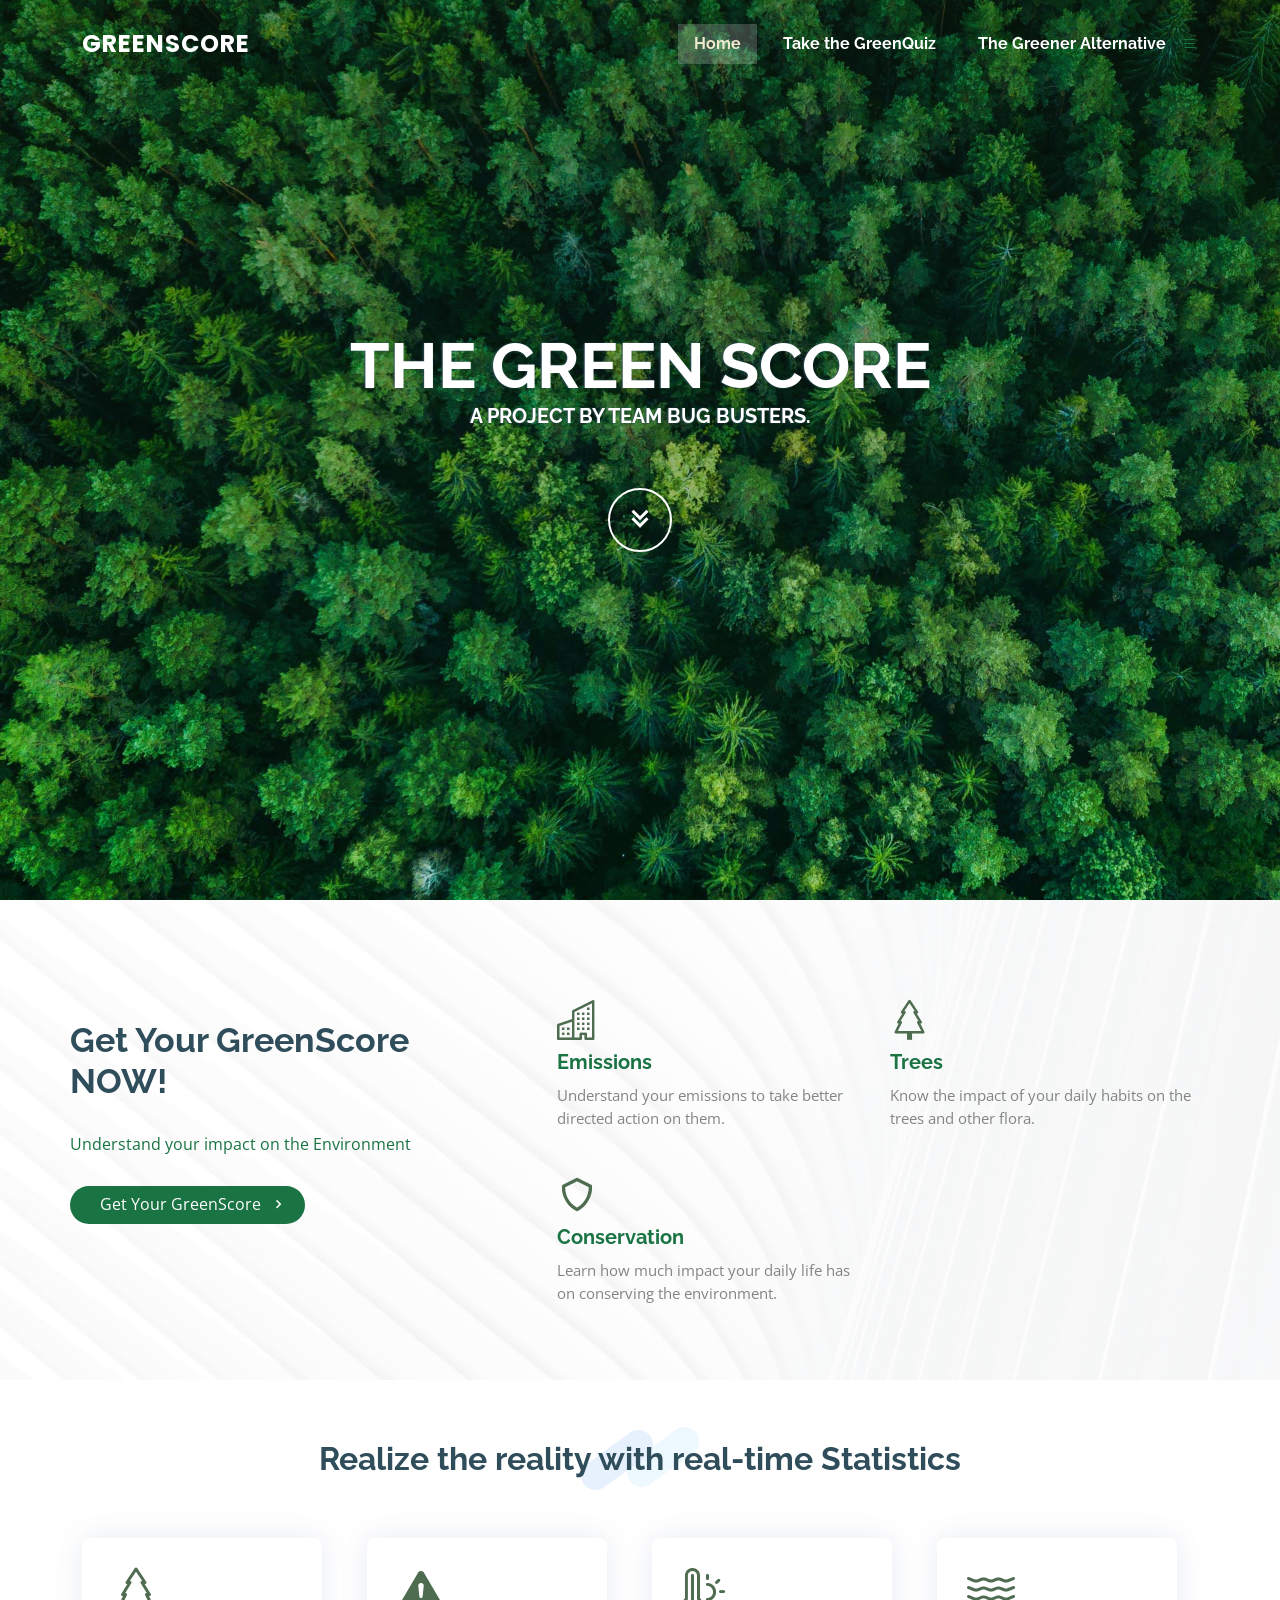
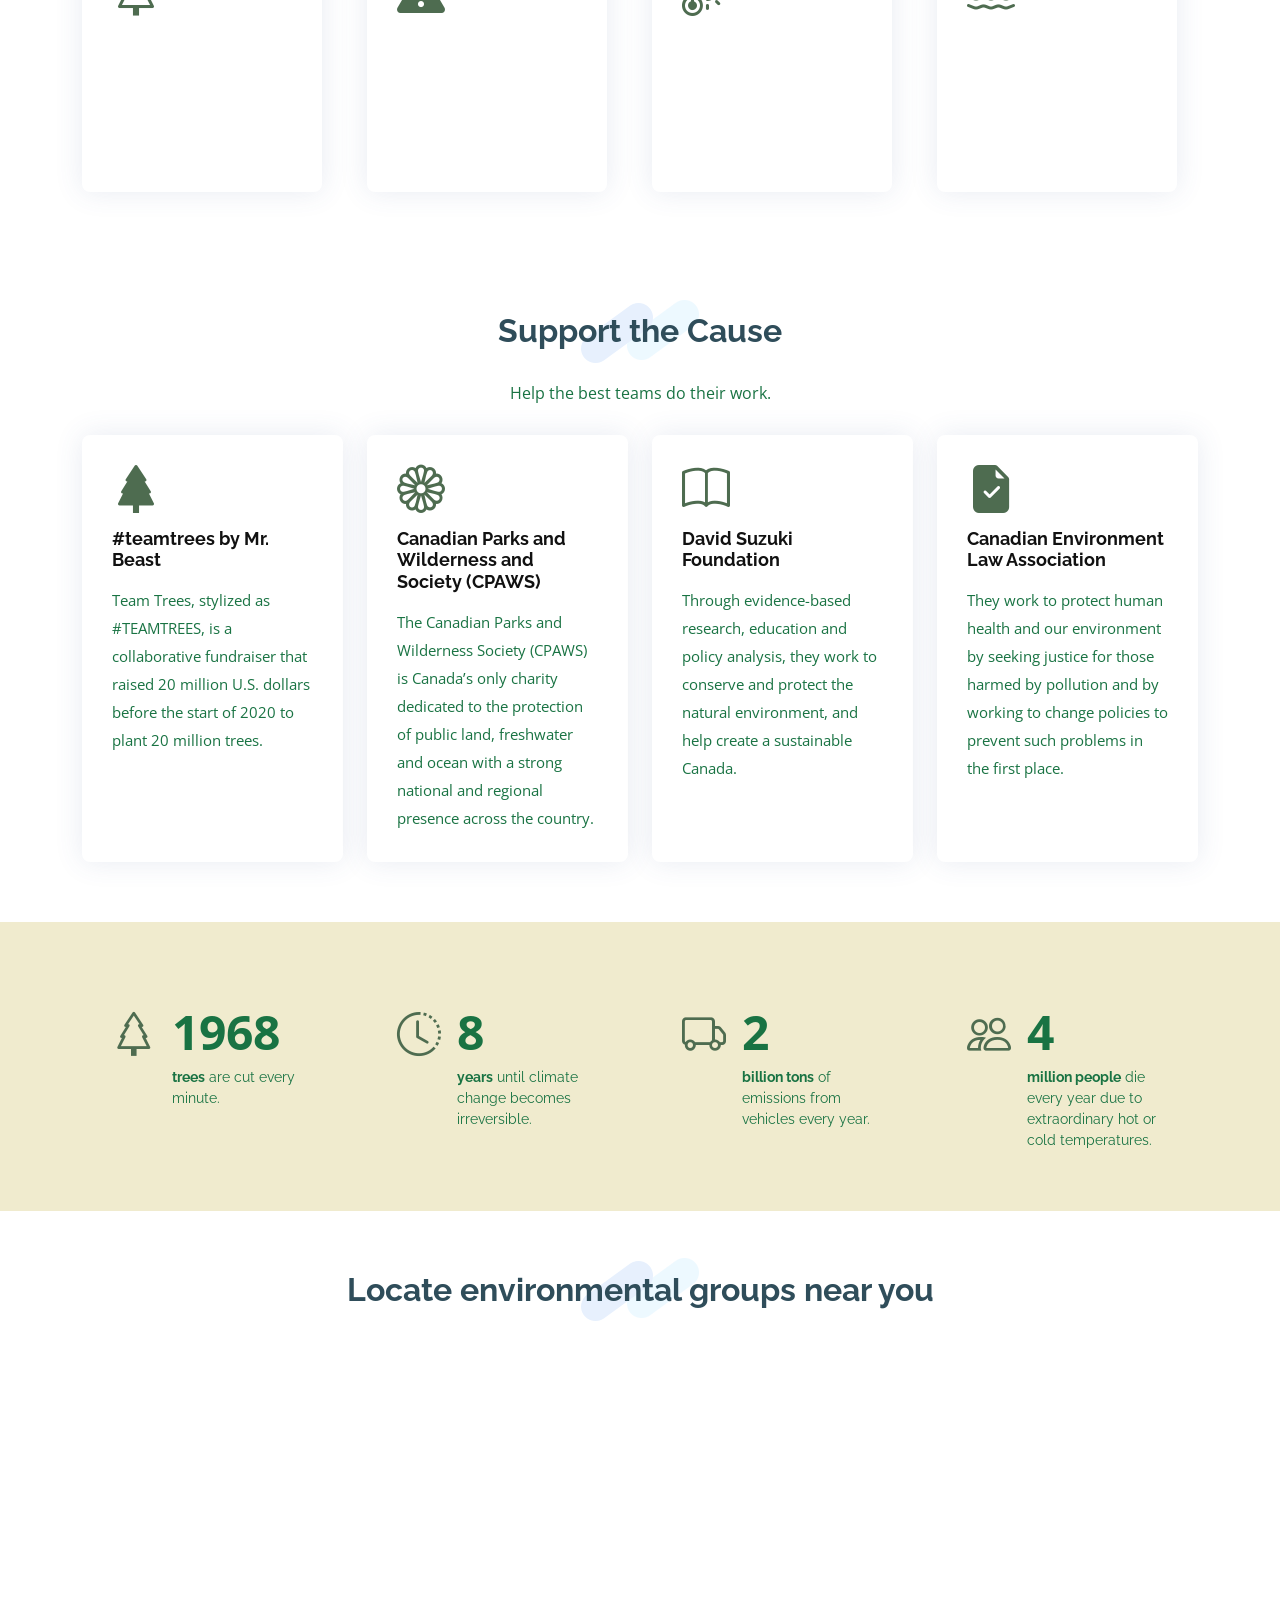
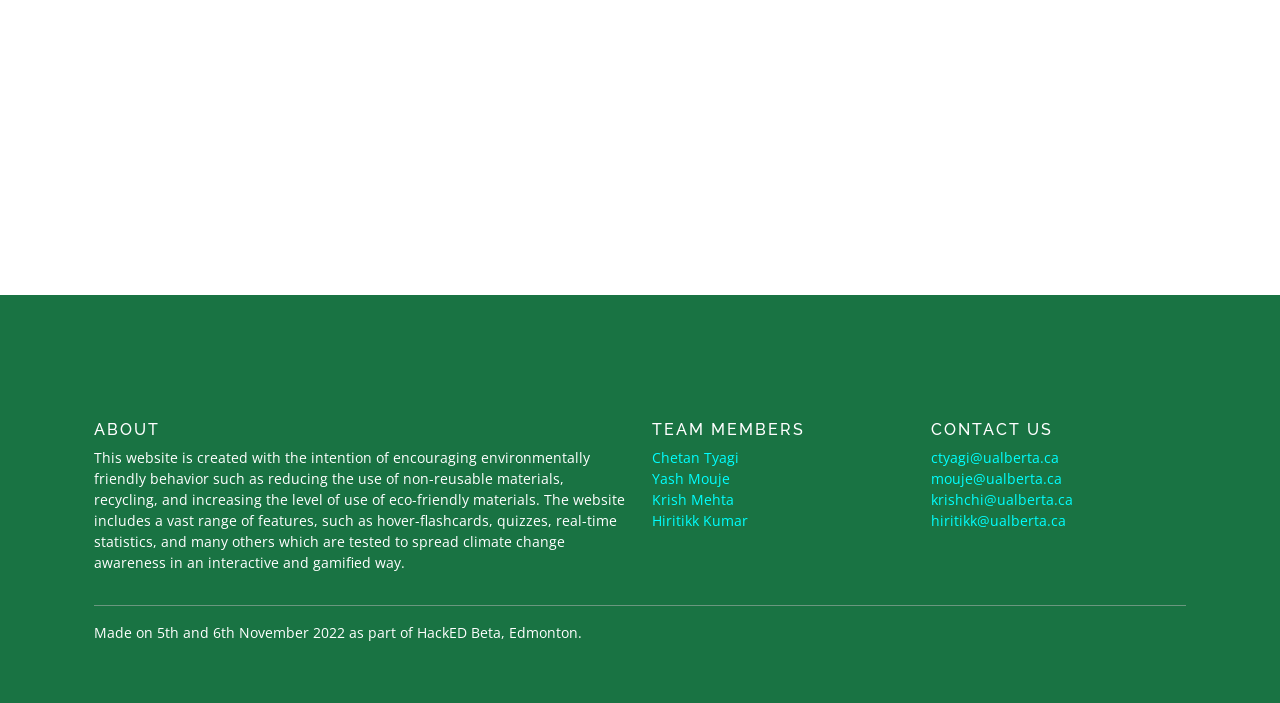
==== index.html @ cebb630c "Add files via upload" ====
<!DOCTYPE html>
<html lang="en">

<head>
  <meta charset="utf-8">
  <meta content="width=device-width, initial-scale=1.0" name="viewport">

  <meta content="Check and Share your GreenScore Online!" name="description">
  <meta content="GreenScore, Environment Quiz" name="keywords">


  <link href="assets/img/ffgf.png" rel="icon">
  <link href="assets/img/ffgf.png" rel="apple-touch-icon">

  <link
    href="https://fonts.googleapis.com/css?family=Open+Sans:300,300i,400,400i,600,600i,700,700i|Raleway:300,300i,400,400i,500,500i,600,600i,700,700i|Poppins:300,300i,400,400i,500,500i,600,600i,700,700i"
    rel="stylesheet">


  <link href="assets/vendor/aos/aos.css" rel="stylesheet">
  <link href="assets/vendor/bootstrap/css/bootstrap.min.css" rel="stylesheet">
  <link href="assets/vendor/bootstrap-icons/bootstrap-icons.css" rel="stylesheet">
  <link href="assets/vendor/boxicons/css/boxicons.min.css" rel="stylesheet">
  <link href="assets/vendor/glightbox/css/glightbox.min.css" rel="stylesheet">
  <link href="assets/vendor/swiper/swiper-bundle.min.css" rel="stylesheet">


  <link href="assets/css/style.css" rel="stylesheet">


</head>

<body>



  <header id="header" class="fixed-top header-transparent">
    <div class="container d-flex align-items-center justify-content-between">

      <div class="logo">
        <h1 class="text-light"><a href="index.html"><span>GreenScore</span></a></h1>
      </div>

      <nav id="navbar" class="navbar">
        <ul>
          <li><a class="nav-link scrollto active" href="index.html">Home</a></li>
          <li><a class="nav-link scrollto" href="score.html">Take the GreenQuiz</a></li>
          <li><a class="nav-link scrollto" href="alternate.html">The Greener Alternative</a></li>
        </ul>
        <i class="bi bi-list mobile-nav-toggle"></i>
      </nav>

    </div>
  </header>


  <section id="hero">
    <div class="hero-container" data-aos="fade-up">
      <h1>The Green Score</h1>
      <h2>A project by Team Bug Busters.</h2>
      <a href="#about" class="btn-get-started scrollto"><i class="bx bx-chevrons-down"></i></a>
    </div>
  </section>


  <main id="main">


    <section id="about" class="about">
      <div class="container">

        <div class="row no-gutters">
          <div class="content col-xl-5 d-flex align-items-stretch" data-aos="fade-up">
            <div class="content">
              <h3>Get Your GreenScore NOW!</h3>
              <p>
                Understand your impact on the Environment
              </p>
              <a href="/score.html" class="about-btn">Get Your GreenScore<i class="bx bx-chevron-right"></i></a>
            </div>
          </div>
          <div class="col-xl-7 d-flex align-items-stretch">
            <div class="icon-boxes d-flex flex-column justify-content-center">
              <div class="row">

                <div class="col-md-6 icon-box" data-aos="fade-up" data-aos-delay="200">
                  <i class="bi bi-building"></i>
                  <h4>Emissions</h4>
                  <p>Understand your emissions to take better directed action on them.</p>
                </div>
                <div class="col-md-6 icon-box" data-aos="fade-up" data-aos-delay="300">
                  <i class="bi bi-tree"></i>
                  <h4>Trees</h4>
                  <p>Know the impact of your daily habits on the trees and other flora.</p>
                </div>
                <div class="col-md-6 icon-box" data-aos="fade-up" data-aos-delay="400">
                  <i class="bx bx-shield"></i>
                  <h4>Conservation</h4>
                  <p>Learn how much impact your daily life has on conserving the environment.</p>
                </div>
              </div>
            </div>
          </div>
        </div>

      </div>
    </section>

    <section id="services" class="services">
      <div class="container">

        <div class="section-title" data-aos="fade-in" data-aos-delay="100">
          <h2>Realize the reality with real-time Statistics</h2>
        </div>



        <div class="row">
          <div class="col-md-6 col-lg-3 d-flex align-items-stretch mb-5 mb-lg-0">
            <div class="icon-box" data-aos="fade-up">
              <div class="icon"><i class="bi bi-tree"></i></div>
              <iframe class="" title='Hectares of forests cut down or burned'
                src='https://www.theworldcounts.com/embeds/counters/93?background_color=white&color=black&font_family=%22Helvetica+Neue%22%2C+Arial%2C+sans-serif&font_size=14'
                style='border: none' height='125' width='180'></iframe>

            </div>
          </div>

          <div class="col-md-6 col-lg-3 d-flex align-items-stretch mb-5 mb-lg-0">
            <div class="icon-box" data-aos="fade-up" data-aos-delay="200">
              <div class="icon"><i class="bi bi-exclamation-triangle-fill"></i></div>
              <iframe title='CO2 Concentration'
                src='https://www.theworldcounts.com/embeds/counters/182?background_color=white&color=black&font_family=%22Helvetica+Neue%22%2C+Arial%2C+sans-serif&font_size=14'
                style='border: none' height='125' width='180 '></iframe>


            </div>
          </div>

          <div class="col-md-6 col-lg-3 d-flex align-items-stretch mb-5 mb-lg-0">
            <div class="icon-box" data-aos="fade-up" data-aos-delay="200">
              <div class="icon"><i class="bi bi-thermometer-sun"></i></div>
              <iframe class="stats" title='World average temperature (°C)'
                src='https://www.theworldcounts.com/embeds/counters/21?background_color=white&color=black&font_family=%22Helvetica+Neue%22%2C+Arial%2C+sans-serif&font_size=14'
                style='border: none' height='125' width='180'></iframe>
            </div>
          </div>

          <div class="col-md-6 col-lg-3 d-flex align-items-stretch mb-5 mb-lg-0">
            <div class="icon-box" data-aos="fade-up" data-aos-delay="200">
              <div class="icon"><i class="bi bi-water"></i></div>
              <iframe title='Rise in sea levels (cm)'
                src='https://www.theworldcounts.com/embeds/counters/68?background_color=white&color=black&font_family=%22Helvetica+Neue%22%2C+Arial%2C+sans-serif&font_size=14'
                style='border: none' height='125  ' width='180'></iframe>
            </div>
          </div>


        </div>

      </div>
    </section>

    <section id="services" class="services">
      <div class="container">

        <div class="section-title" data-aos="fade-in" data-aos-delay="100">
          <h2>Support the Cause</h2>
          <p>Help the best teams do their work.</p>
        </div>

        <div class="row">
          <div class="col-md-6 col-lg-3 d-flex align-items-stretch mb-5 mb-lg-0">
            <div class="icon-box" data-aos="fade-up">
              <div class="icon"><a href="https://teamtrees.org/" target="_blank"><i class="bi bi-tree-fill"></i></a>
              </div>
              <h4 class="title"><a href="https://teamtrees.org/" target="_blank">#teamtrees by Mr. Beast</a></h4>
              <p class="description">Team Trees, stylized as #TEAMTREES, is a collaborative fundraiser that raised 20
                million U.S. dollars before the start of 2020 to plant 20 million trees.</p>
            </div>
          </div>

          <div class="col-md-6 col-lg-3 d-flex align-items-stretch mb-5 mb-lg-0">
            <div class="icon-box" data-aos="fade-up" data-aos-delay="100">
              <div class="icon"><a href="https://cpaws.org/" target="_blank"><i class="bi bi-flower1"></i></a></div>
              <h4 class="title"><a href="https://cpaws.org/" target="_blank">Canadian Parks and Wilderness and Society
                  (CPAWS)</a></h4>
              <p class="description">The Canadian Parks and Wilderness Society (CPAWS) is Canada’s only charity
                dedicated to the protection of public land, freshwater and ocean with a strong national and regional
                presence across the country.</p>
            </div>
          </div>

          <div class="col-md-6 col-lg-3 d-flex align-items-stretch mb-5 mb-lg-0">
            <div class="icon-box" data-aos="fade-up" data-aos-delay="200">
              <div class="icon"><a href="https://davidsuzuki.org/" target="_blank"><i class="bi bi-book"></i></a></div>
              <h4 class="title"><a href="https://davidsuzuki.org/" target="_blank">David Suzuki Foundation</a></h4>
              <p class="description">Through evidence-based research, education and policy analysis, they work to
                conserve and protect the natural environment, and help create a sustainable Canada.</p>
            </div>
          </div>

          <div class="col-md-6 col-lg-3 d-flex align-items-stretch mb-5 mb-lg-0">
            <div class="icon-box" data-aos="fade-up" data-aos-delay="300">
              <div class="icon"><a href="https://cela.ca/" target="_blank"><i
                    class="bi bi-file-earmark-check-fill"></i></a></div>
              <h4 class="title"><a href="https://cela.ca/" target="_blank">Canadian Environment Law Association</a></h4>
              <p class="description">They work to protect human health and our environment by seeking justice for those
                harmed by pollution and by working to change policies to prevent such problems in the first place.</p>
            </div>
          </div>

        </div>

      </div>
    </section>

    <section id="counts" class="counts  section-bg">
      <div class="container">

        <div class="row no-gutters">

          <div class="col-lg-3 col-md-6 d-md-flex align-items-md-stretch">
            <div class="count-box">
              <i class="bi bi-tree"></i>
              <span data-purecounter-start="0" data-purecounter-end="2400" data-purecounter-duration="1"
                class="purecounter"></span>
              <p><strong>trees</strong> are cut every minute.</p>
            </div>
          </div>

          <div class="col-lg-3 col-md-6 d-md-flex align-items-md-stretch">
            <div class="count-box">
              <i class="bi bi-clock-history"></i>
              <span data-purecounter-start="0" data-purecounter-end="10" data-purecounter-duration="1"
                class="purecounter"></span>
              <p><strong>years</strong> until climate change becomes irreversible.</p>
            </div>
          </div>

          <div class="col-lg-3 col-md-6 d-md-flex align-items-md-stretch">
            <div class="count-box">
              <i class="bi bi-truck"></i>
              <span data-purecounter-start="0" data-purecounter-end="3" data-purecounter-duration="1"
                class="purecounter"></span>
              <p><strong>billion tons</strong> of emissions from vehicles every year.</p>
            </div>
          </div>

          <div class="col-lg-3 col-md-6 d-md-flex align-items-md-stretch">
            <div class="count-box">
              <i class="bi bi-people"></i>
              <span data-purecounter-start="0" data-purecounter-end="5" data-purecounter-duration="1"
                class="purecounter"></span>
              <p><strong>million people</strong> die every year due to extraordinary hot or cold temperatures.</p>
            </div>
          </div>

        </div>

      </div>
    </section>


    <section id="services" class="services">
      <div class="container">

        <div class="section-title" data-aos="fade-in" data-aos-delay="100">
          <h2>Locate environmental groups near you</h2>

        </div>
        <iframe
          src="https://www.google.com/maps/embed?pb=!1m16!1m12!1m3!1d347232.7828548927!2d-113.61759671424912!3d53.46461205112857!2m3!1f0!2f0!3f0!3m2!1i1024!2i768!4f13.1!2m1!1sclimate%20change%20groups%20near%20me!5e0!3m2!1sen!2sca!4v1667728929497!5m2!1sen!2sca"
          width="1120" height="450" style="border:0;" allowfullscreen="" loading="lazy"
          referrerpolicy="no-referrer-when-downgrade"></iframe>


      </div>
    </section>


  </main>

  <footer id="footer">
    <div class="footer-top">
      <div class="container">
        <div class="row">


          <div class="container">
            <div class="copyright">
            </div>
            <div class="copyright">

            </div>
            <footer class="site-footer">
              <div class="container">
                <div class="row">
                  <div class="col-sm-12 col-md-6">
                    <h6>About</h6>
                    <p class="text-justify">This website is created with the intention of encouraging environmentally
                      friendly behavior such as reducing the use of non-reusable materials, recycling, and increasing
                      the level of use of eco-friendly materials. The website includes a vast range of features, such as
                      hover-flashcards, quizzes, real-time statistics, and many others which are tested to spread
                      climate change awareness in an interactive and gamified way.</p>
                  </div>



                  <div class="col-xs-6 col-md-3">
                    <h6>Team Members</h6>
                    <ul class="footer-links">
                      <a href="https://www.linkedin.com/in/chetantyagi06/" style="color: cyan">Chetan Tyagi</a></li>
                      <li><a href="https://www.linkedin.com/in/yashmouje/" style="color: cyan">Yash Mouje</a></li>
                      <li><a href="https://www.instagram.com/krishmehta_30/" style="color: cyan">Krish Mehta</a></li>
                      <li><a href="https://www.instagram.com/hiritik_x/" style="color: cyan">Hiritikk Kumar</a></li>
                    </ul>
                  </div>
                  <div class="col-xs-6 col-md-3">
                    <h6>Contact Us</h6>
                    <ul class="footer-links">
                      <li><a href="mailto: ctyagi@ualberta.ca" style="color: cyan">ctyagi@ualberta.ca</a></li>
                      <li><a href="mailto: mouje@ualberta.ca" style="color: cyan">mouje@ualberta.ca</a></li>
                      <li><a href="mailto: krishchi@ualberta.ca" style="color: cyan">krishchi@ualberta.ca</a></li>
                      <li><a href="mailto: hiritikk@ualberta.ca" style="color: cyan">hiritikk@ualberta.ca</a></li>
                    </ul>
                  </div>
                </div>
                <hr>
              </div>
              <div class="container">
                <div class="row">
                  <div class="col-md-8 col-sm-6 col-xs-12">
                    <p class="copyright-text">Made on 5th and 6th November 2022 as part of HackED Beta, Edmonton.
                    </p>
                  </div>


                </div>
              </div>
            </footer>
          </div>
  </footer>

  <a href="#" class="back-to-top d-flex align-items-center justify-content-center"><i
      class="bi bi-arrow-up-short"></i></a>

  <!-- Vendor JS Files -->
  <script src="assets/vendor/purecounter/purecounter_vanilla.js"></script>
  <script src="assets/vendor/aos/aos.js"></script>
  <script src="assets/vendor/bootstrap/js/bootstrap.bundle.min.js"></script>
  <script src="assets/vendor/glightbox/js/glightbox.min.js"></script>
  <script src="assets/vendor/isotope-layout/isotope.pkgd.min.js"></script>
  <script src="assets/vendor/swiper/swiper-bundle.min.js"></script>
  <script src="assets/vendor/php-email-form/validate.js"></script>

  <script src="assets/js/main.js"></script>

</body>

</html>
---- assets/css/style.css ----
body {
  font-family: "Open Sans", sans-serif;
  color: #197343;
}

a {
  text-decoration: none;
  color: #67b0d1;
}

a:hover {
  color: #8ec4dd;
  text-decoration: none;
}

h1,
h2,
h3,
h4,
h5,
h6 {
  font-family: "Raleway", sans-serif;
}

#main {
  margin-top: 90px;
  margin-bottom: 10px;
}


.back-to-top {
  position: fixed;
  visibility: hidden;
  opacity: 0;
  right: 15px;
  bottom: 15px;
  z-index: 998;
  background: #4E6C50;
  width: 40px;
  height: 40px;
  border-radius: 50px;
  transition: all 0.4s;
}

.back-to-top i {
  font-size: 24px;
  color: #fff;
  line-height: 0;
}

.back-to-top:hover {
  background: #197343;
  color: #fff;

}

.back-to-top.active {
  visibility: visible;
  opacity: 1;
}


@media screen and (max-width: 768px) {
  [data-aos-delay] {
    transition-delay: 0 !important;
  }
}


#header {
  transition: all 0.5s;
  z-index: 997;
  transition: all 0.5s;
  padding: 24px 0;
  background: #197343;
}

#header.header-transparent {
  background: transparent;
}

#header.header-scrolled {
  background: #197343;
  padding: 12px;
}

#header .logo h1 {
  font-size: 24px;
  margin: 0;
  line-height: 1;
  font-weight: 700;
  letter-spacing: 1px;
  font-family: "Poppins", sans-serif;
  text-transform: uppercase;
}

#header .logo h1 a,
#header .logo h1 a:hover {
  color: #fff;
  text-decoration: none;
}

#header .logo img {
  padding: 0;
  margin: 0;
  max-height: 40px;
}

@media (max-width: 768px) {
  #header.header-scrolled {
    padding: 15px 0;
  }
}


.navbar {
  padding: 0;
}

.navbar ul {
  margin: 0;
  padding: 0;
  display: flex;
  list-style: none;
  align-items: center;
}

.navbar li {
  position: relative;
}

.navbar a,
.navbar a:focus {
  display: flex;
  align-items: center;
  justify-content: space-between;
  padding: 8px 16px;
  margin-left: 10px;
  font-family: "Raleway", sans-serif;
  font-size: 16px;
  font-weight: 700;
  color: #fff;
  white-space: nowrap;
  transition: 0.3s;
}

.navbar a i,
.navbar a:focus i {
  font-size: 12px;
  line-height: 0;
  margin-left: 5px;
}

.navbar a:hover,
.navbar .active,
.navbar .active:focus,
.navbar li:hover>a {
  background: rgba(255, 255, 255, 0.2);
  color: #F0EBCE;
}




.mobile-toggle {
  color: #fff;
  font-size: 28px;
  cursor: pointer;
  display: none;
  line-height: 0;
  transition: 0.5s;
}

@media (max-width: 991px) {
  .mobile-nav-toggle {
    display: block;
  }

  .navbar ul {
    display: none;
  }
}

.navbar-mobile {
  position: fixed;
  overflow: hidden;
  top: 0;
  right: 0;
  left: 0;
  bottom: 0;
  background: rgba(43, 111, 142, 0.9);
  transition: 0.3s;
}

.navbar-mobile .mobile-nav-toggle {
  position: absolute;
  top: 15px;
  right: 15px;
}

.navbar-mobile ul {
  display: block;
  position: absolute;
  top: 55px;
  right: 15px;
  bottom: 15px;
  left: 15px;
  padding: 10px 0;
  background-color: #fff;
  overflow-y: auto;
  transition: 0.3s;
}

.navbar-mobile a,
.navbar-mobile a:focus {
  padding: 10px 20px;
  font-size: 15px;
  color: #2f4d5a;
}

.navbar-mobile a:hover,
.navbar-mobile .active,
.navbar-mobile li:hover>a {
  color: #197343;
}

.navbar-mobile .getstarted,
.navbar-mobile .getstarted:focus {
  margin: 15px;
}

.navbar-mobile .dropdown ul {
  position: static;
  display: none;
  margin: 10px 20px;
  padding: 10px 0;
  z-index: 99;
  opacity: 1;
  visibility: visible;
  background: #fff;
  box-shadow: 0px 0px 30px rgba(127, 137, 161, 0.25);
}

.navbar-mobile .dropdown ul li {
  min-width: 200px;
}

.navbar-mobile .dropdown ul a {
  padding: 10px 20px;
}

.navbar-mobile .dropdown ul a i {
  font-size: 12px;
}

.navbar-mobile .dropdown ul a:hover,
.navbar-mobile .dropdown ul .active:hover,
.navbar-mobile .dropdown ul li:hover>a {
  color: #67b0d1;
}

.navbar-mobile .dropdown>.dropdown-active {
  display: block;
}

HTML CSSResult Skip Results Iframe .site-footer {
  background-color: #26272b;
  padding: 45px 0 20px;
  font-size: 15px;
  line-height: 24px;
  color: #737373;
}

.site-footer hr {
  border-top-color: #bbb;
  opacity: 0.5
}

.site-footer hr.small {
  margin: 20px 0
}

.site-footer h6 {
  color: #fff;
  font-size: 16px;
  text-transform: uppercase;
  margin-top: 5px;
  letter-spacing: 2px
}

.site-footer a {
  color: #737373;
}

.site-footer a:hover {
  color: #3366cc;
  text-decoration: none;
}

.footer-links {
  padding-left: 0;
  list-style: none
}

.footer-links li {
  display: block
}

.footer-links a {
  color: #737373
}

.footer-links a:active,
.footer-links a:focus,
.footer-links a:hover {
  color: #3366cc;
  text-decoration: none;
}

.footer-links.inline li {
  display: inline-block
}

.site-footer .social-icons {
  text-align: right
}

.site-footer .social-icons a {
  width: 40px;
  height: 40px;
  line-height: 40px;
  margin-left: 6px;
  margin-right: 0;
  border-radius: 100%;
  background-color: #33353d
}

.copyright-text {
  margin: 0
}

@media (max-width:991px) {
  .site-footer [class^=col-] {
    margin-bottom: 30px
  }
}

@media (max-width:767px) {
  .site-footer {
    padding-bottom: 0
  }

  .site-footer .copyright-text,
  .site-footer .social-icons {
    text-align: center
  }
}

.social-icons {
  padding-left: 0;
  margin-bottom: 0;
  list-style: none
}

.social-icons li {
  display: inline-block;
  margin-bottom: 4px
}

.social-icons li.title {
  margin-right: 15px;
  text-transform: uppercase;
  color: #96a2b2;
  font-weight: 700;
  font-size: 13px
}

.social-icons a {
  background-color: #eceeef;
  color: #818a91;
  font-size: 16px;
  display: inline-block;
  line-height: 44px;
  width: 44px;
  height: 44px;
  text-align: center;
  margin-right: 8px;
  border-radius: 100%;
  -webkit-transition: all .2s linear;
  -o-transition: all .2s linear;
  transition: all .2s linear
}

.social-icons a:active,
.social-icons a:focus,
.social-icons a:hover {
  color: #fff;
  background-color: #29aafe
}

.social-icons.size-sm a {
  line-height: 34px;
  height: 34px;
  width: 34px;
  font-size: 14px
}

.social-icons a.facebook:hover {
  background-color: #3b5998
}

.social-icons a.twitter:hover {
  background-color: #00aced
}

.social-icons a.linkedin:hover {
  background-color: #007bb6
}

.social-icons a.dribbble:hover {
  background-color: #ea4c89
}

@media (max-width:767px) {
  .social-icons li.title {
    display: block;
    margin-right: 0;
    font-weight: 600
  }
}


#hero {
  width: 100%;
  height: 100vh;
  background: linear-gradient(rgba(10, 27, 7, 0.5), rgba(6, 63, 19, 0.2)), url("../img/ak.jpg") top center;
  background-size: cover;
  position: relative;
  margin-bottom: -90px;
}

#hero .hero-container {
  position: absolute;
  bottom: 0;
  top: 0;
  left: 0;
  right: 0;
  display: flex;
  justify-content: center;
  align-items: center;
  flex-direction: column;
  text-align: center;
}

#hero h1 {
  margin: 0 0 10px 0;
  font-size: 64px;
  font-weight: 700;
  line-height: 56px;
  text-transform: uppercase;
  color: #fff;
  text-shadow: -1px 0 2px #2f4d5a;
}

#hero h2 {
  color: #fff;
  margin-bottom: 50px;
  font-size: 20px;
  text-transform: uppercase;
  font-weight: 700;
  text-shadow: -1px 0 2px #2f4d5a;
}

#hero .btn-get-started {
  font-size: 36px;
  display: inline-block;
  padding: 4px 0;
  border-radius: 50px;
  transition: 0.3s ease-in-out;
  margin: 10px;
  width: 64px;
  height: 64px;
  text-align: center;
  border: 2px solid #fff;
  color: #fff;
}

#hero .btn-get-started:hover {
  padding-top: 8px;
  background: rgba(255, 255, 255, 0.15);
}

@media (min-width: 1024px) {
  #hero {
    background-attachment: fixed;
  }
}

@media (max-width: 768px) {
  #hero h1 {
    font-size: 28px;
    line-height: 36px;
  }

  #hero h2 {
    font-size: 18px;
    line-height: 24px;
    margin-bottom: 30px;
  }
}

section {
  padding: 60px 0;
  overflow: hidden;
}

.section-bg {
  background-color: #F0EBCE;
}

.section-title {
  text-align: center;
  padding-bottom: 30px;
}

.section-title h2 {
  font-size: 32px;
  font-weight: bold;
  position: relative;
  margin-bottom: 30px;
  color: #2f4d5a;
  z-index: 2;
}

.section-title h2::after {
  content: "";
  position: absolute;
  left: 50%;
  top: 50%;
  transform: translate(-50%, -50%);
  width: 122px;
  height: 66px;
  background: url(../img/section-title-bg.png) no-repeat;
  z-index: -1;
}

.section-title p {
  margin-bottom: 0;
}


.breadcrumbs {
  padding: 15px 0;
  background-color: #f8fbfd;
  min-height: 40px;
}

.breadcrumbs h2 {
  font-size: 24px;
  font-weight: 300;
}

.breadcrumbs ol {
  display: flex;
  flex-wrap: wrap;
  list-style: none;
  padding: 0;
  margin: 0;
  font-size: 14px;
}

.breadcrumbs ol li+li {
  padding-left: 10px;
}

.breadcrumbs ol li+li::before {
  display: inline-block;
  padding-right: 10px;
  color: #6c757d;
  content: "/";
}

@media (max-width: 768px) {
  .breadcrumbs .d-flex {
    display: block !important;
  }

  .breadcrumbs ol {
    display: block;
  }

  .breadcrumbs ol li {
    display: inline-block;
  }
}


.about {
  background: url("../img/about-bg.jpg") center center no-repeat;
  background-size: cover;
  padding: 60px 0;
  position: relative;
}

.about::before {
  content: "";
  position: absolute;
  left: 0;
  right: 0;
  top: 0;
  bottom: 0;
  background: rgba(255, 255, 255, 0.75);
  z-index: 9;
}

.about .container {
  position: relative;
  z-index: 10;
}

.about .content {
  padding: 30px 30px 30px 0;
}

.about .content h3 {
  font-weight: 700;
  font-size: 34px;
  color: #2f4d5a;
  margin-bottom: 30px;
}

.about .content p {
  margin-bottom: 30px;
}

.about .content .about-btn {
  display: inline-block;
  background: #197343;
  padding: 6px 44px 8px 30px;
  color: #fff;
  border-radius: 50px;
  transition: 0.3s;
  position: relative;
}

.about .content .about-btn i {
  font-size: 18px;
  position: absolute;
  right: 18px;
  top: 9px;
}

.about .content .about-btn:hover {
  background: #4E6C50;
}

.about .icon-boxes .icon-box {
  margin-top: 30px;
}

.about .icon-boxes .icon-box i {
  font-size: 40px;
  color: #4E6C50;
  margin-bottom: 10px;
}

.about .icon-boxes .icon-box h4 {
  font-size: 20px;
  font-weight: 700;
  margin: 0 0 10px 0;
}

.about .icon-boxes .icon-box p {
  font-size: 15px;
  color: #848484;
}

@media (max-width: 1200px) {
  .about .content {
    padding-right: 0;
  }
}

@media (max-width: 768px) {
  .about {
    text-align: center;
  }
}


.services .icon-box {
  padding: 30px;
  position: relative;
  overflow: hidden;
  background: #fff;
  box-shadow: 0 0 29px 0 rgba(68, 88, 144, 0.12);
  transition: all 0.3s ease-in-out;
  border-radius: 8px;
  z-index: 1;
}

.services .icon-box::before {
  content: "";
  position: absolute;
  background: white;
  right: 0;
  left: 0;
  bottom: 0;
  top: 100%;
  transition: all 0.3s;
  z-index: -1;
}

.services .icon-box:hover::before {
  background: #197343;
  top: 0;
  border-radius: 0px;
}

.services .icon {
  margin-bottom: 15px;
}

.services .icon i {
  font-size: 48px;
  line-height: 1;
  color: #4E6C50;
  transition: all 0.3s ease-in-out;
}

.services .title {
  font-weight: 700;
  margin-bottom: 15px;
  font-size: 18px;
}

.services .title a {
  color: #111;
}

.services .description {
  font-size: 15px;
  line-height: 28px;
  margin-bottom: 0;
}

.services .icon-box:hover .title a,
.services .icon-box:hover .description {
  color: #fff;
}

.services .icon-box:hover .icon i {
  color: #fff;
}

iframe {
  border-radius: 8px;
}


.counts {
  padding-bottom: 30px;
}

.counts .count-box {
  padding: 30px;
  width: 100%;
}

.counts .count-box i {
  display: block;
  font-size: 44px;
  color: #4E6C50;
  float: left;
  line-height: 0;
}

.counts .count-box span {
  font-size: 48px;
  line-height: 40px;
  display: block;
  font-weight: 700;
  color: #197343;
  margin-left: 60px;
}

.counts .count-box p {
  padding: 15px 0 0 0;
  margin: 0 0 0 60px;
  font-family: "Raleway", sans-serif;
  font-size: 14px;
  color: #197343;
}

.counts .count-box a {
  font-weight: 600;
  display: block;
  margin-top: 20px;
  color: #197343;
  font-size: 15px;
  font-family: "Poppins", sans-serif;
  transition: ease-in-out 0.3s;
}

.counts .count-box a:hover {
  color: #197343;
}


#footer {
  background: #197343;
  padding: 0 0 30px 0;
  color: #fff;
  font-size: 14px;
}

#footer .footer-top {
  padding: 60px 0 30px 0;
}

#footer .footer-top .footer-info {
  margin-top: -90px;
  margin-bottom: 15px;
  background: #F0EBCE;
  color: #197343;
  border-top: 4px solid #4E6C50;
  text-align: center;
  padding: 30px 20px;
}

#footer .footer-top .footer-info h3 {
  font-size: 24px;
  margin: 0 0 20px 0;
  padding: 2px 0 2px 0;
  line-height: 1;
  font-weight: 700;
}

#footer .footer-top .footer-info p {
  font-size: 14px;
  line-height: 24px;
  margin-bottom: 0;
  font-family: "Raleway", sans-serif;
}

#footer .copyright {
  text-align: center;
  padding-top: 30px;
}

#footer .credits {
  padding-top: 10px;
  text-align: center;
  font-size: 13px;
  color: #fff;
}

@media (max-width: 575px) {
  #footer .footer-top .footer-info {
    margin: -20px 0 30px 0;
  }
}

.form-check-input {
  text-align: center;
  margin: auto;
}

#list {
  padding: 5% 3%;
}

.submit {
  margin: 3%;
}

#score {
  margin: auto;
  display: block;
  margin-left: auto;
  margin-right: auto;
  width: 20%;
}
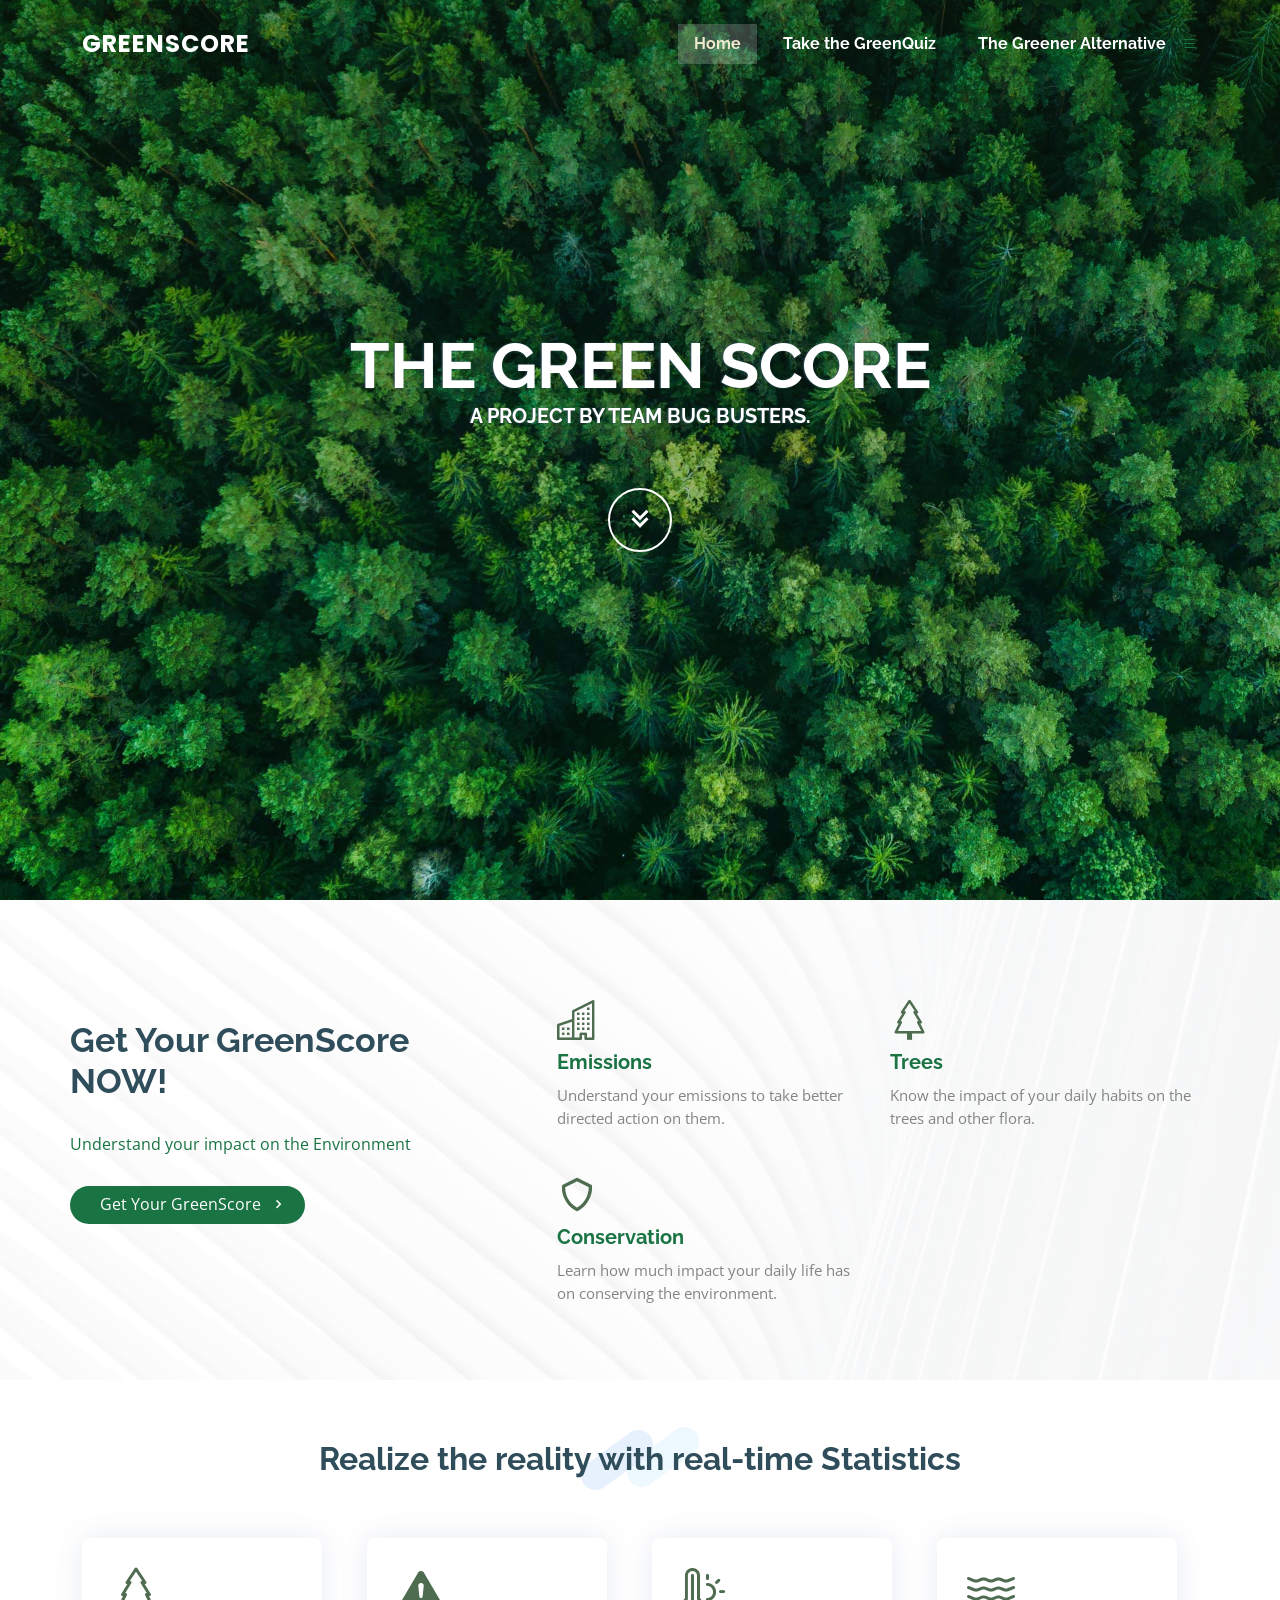
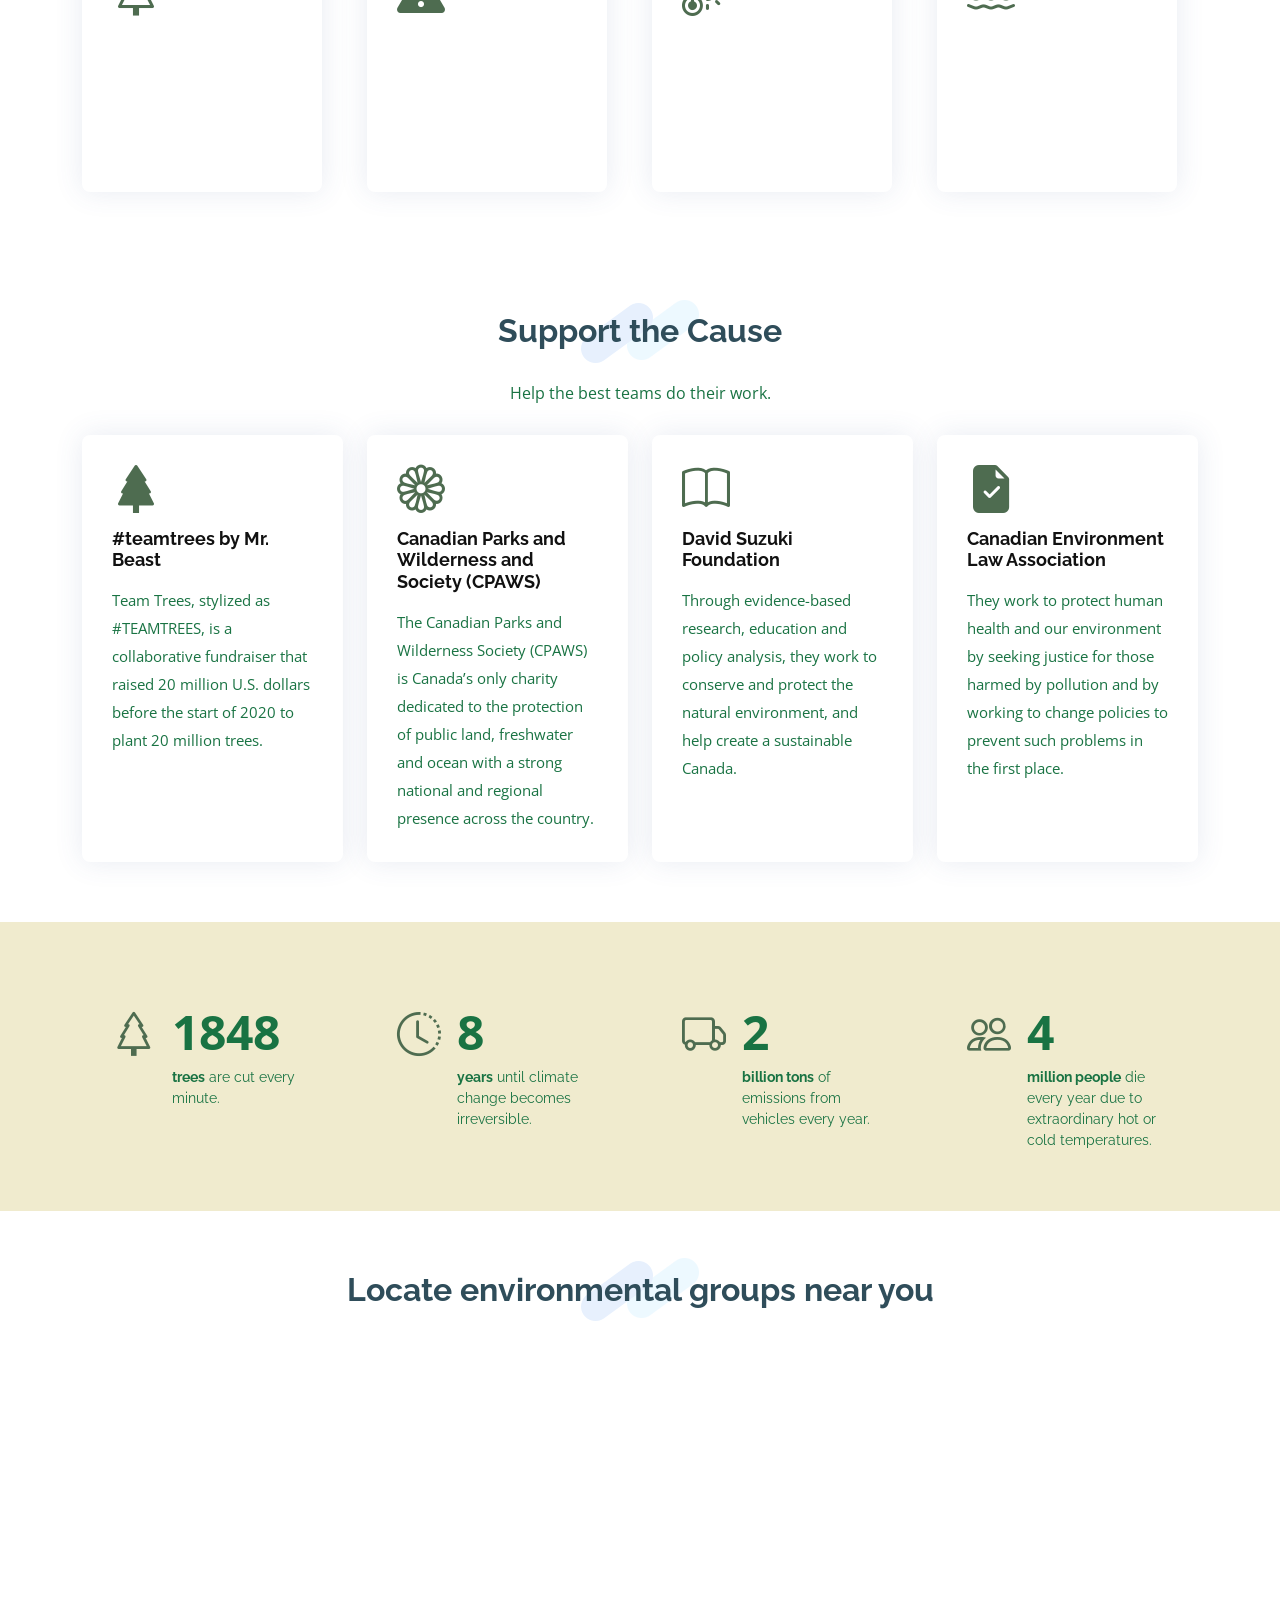
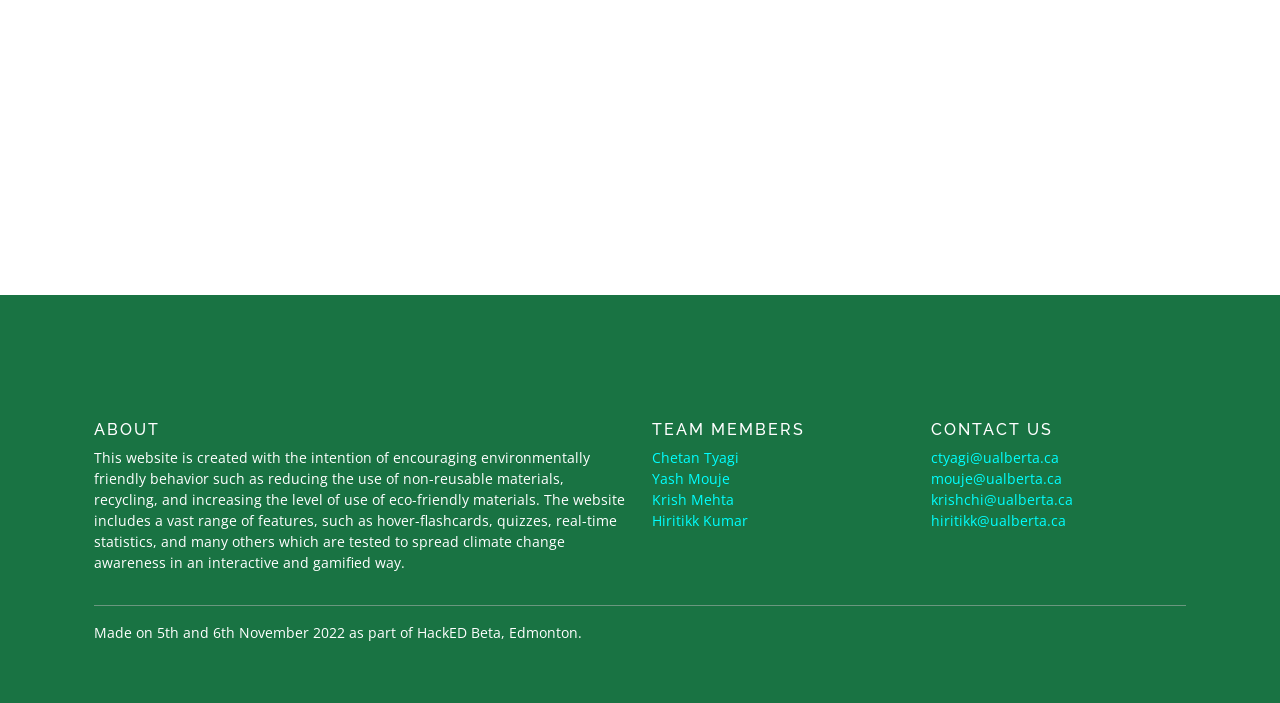
==== commit 0162c6ea: "Update index.html" ====
--- a/index.html
+++ b/index.html
@@ -76,7 +76,7 @@
               <p>
                 Understand your impact on the Environment
               </p>
-              <a href="/score.html" class="about-btn">Get Your GreenScore<i class="bx bx-chevron-right"></i></a>
+              <a href="score.html" class="about-btn">Get Your GreenScore<i class="bx bx-chevron-right"></i></a>
             </div>
           </div>
           <div class="col-xl-7 d-flex align-items-stretch">
@@ -358,4 +358,4 @@
 
 </body>
 
-</html>+</html>
